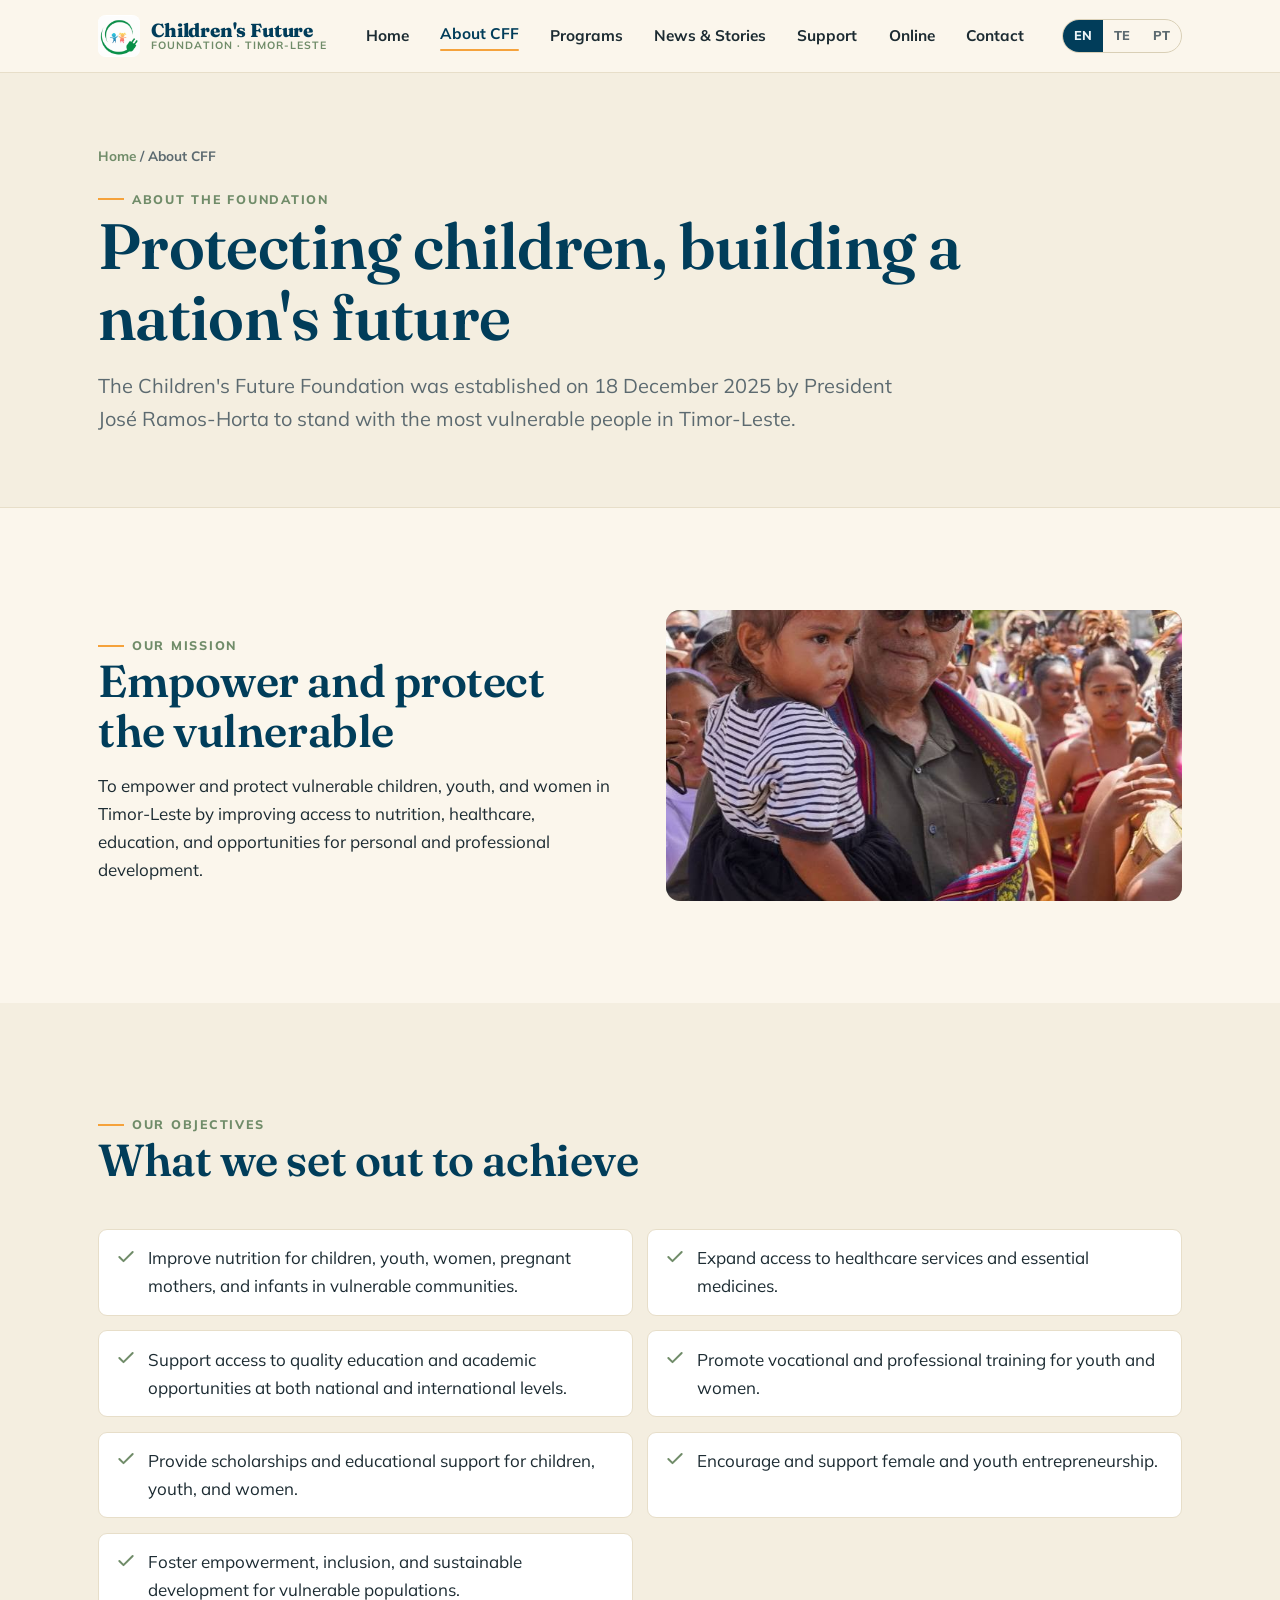
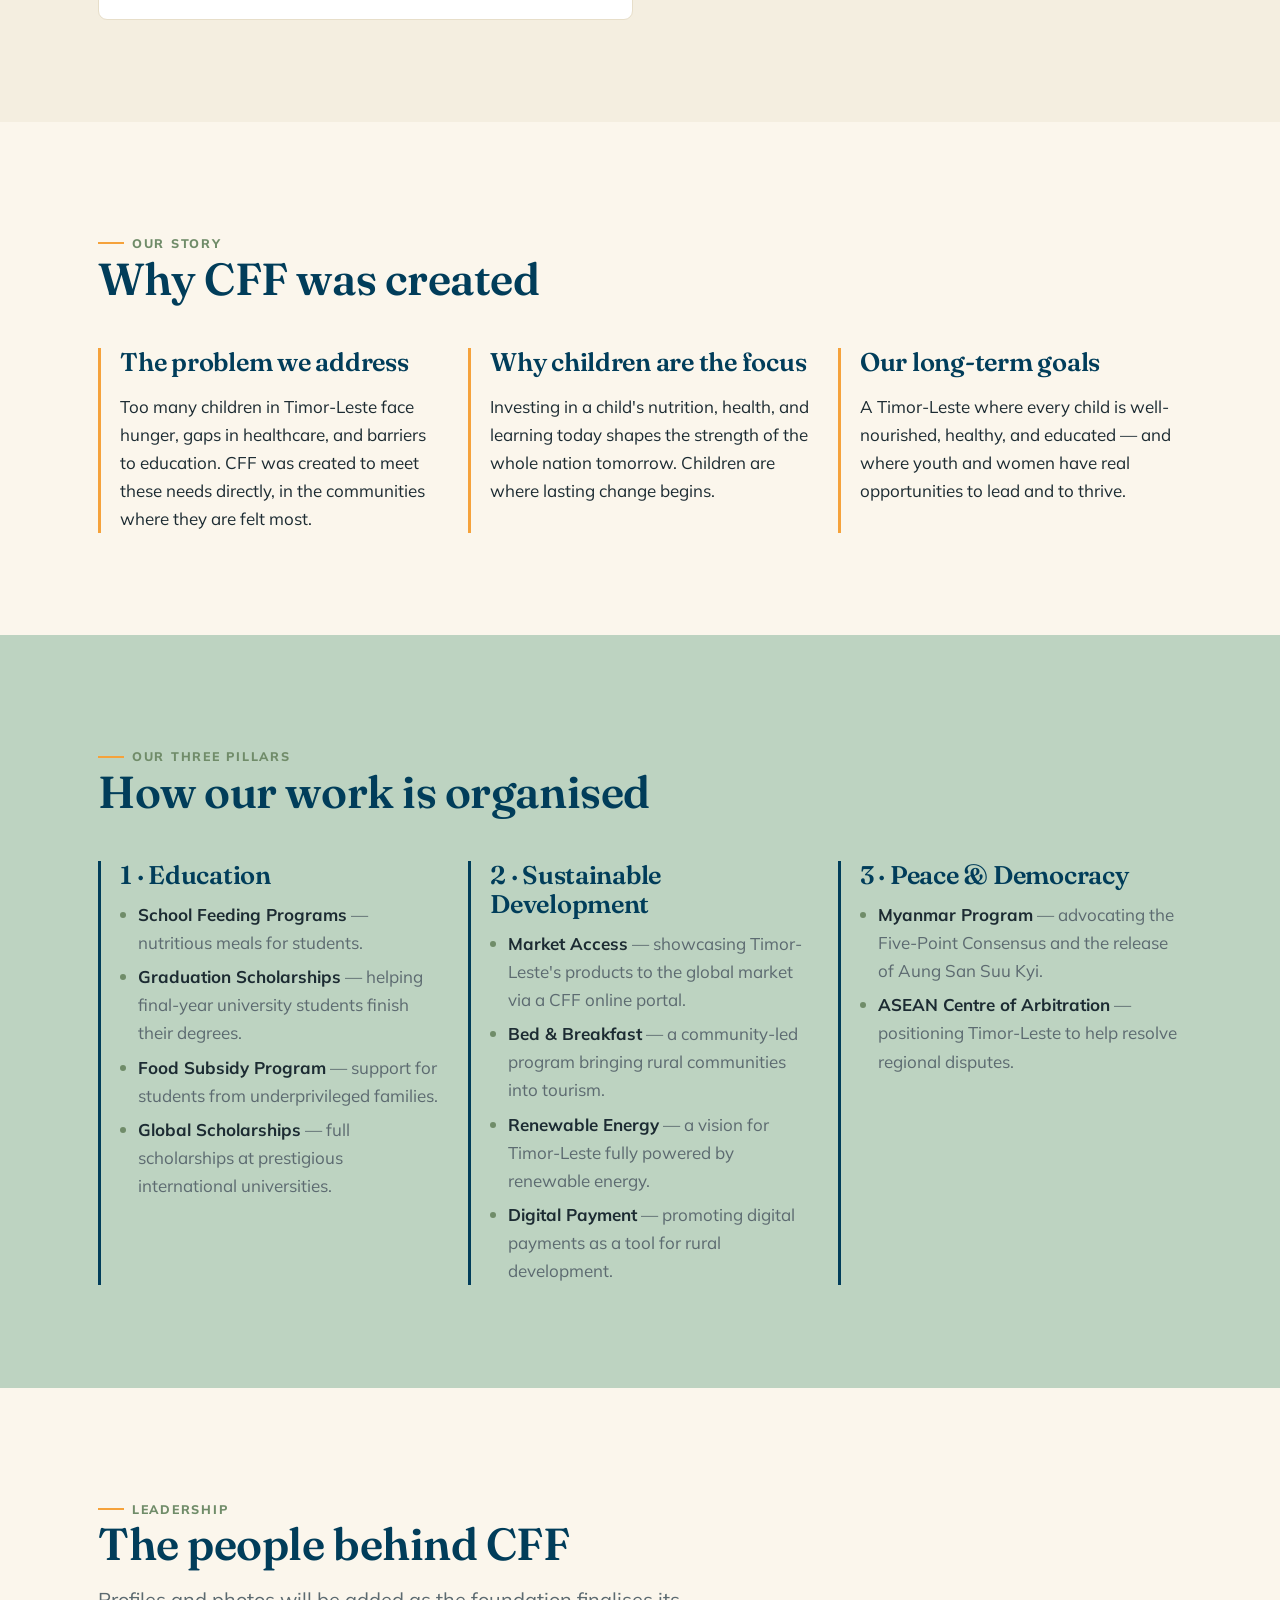
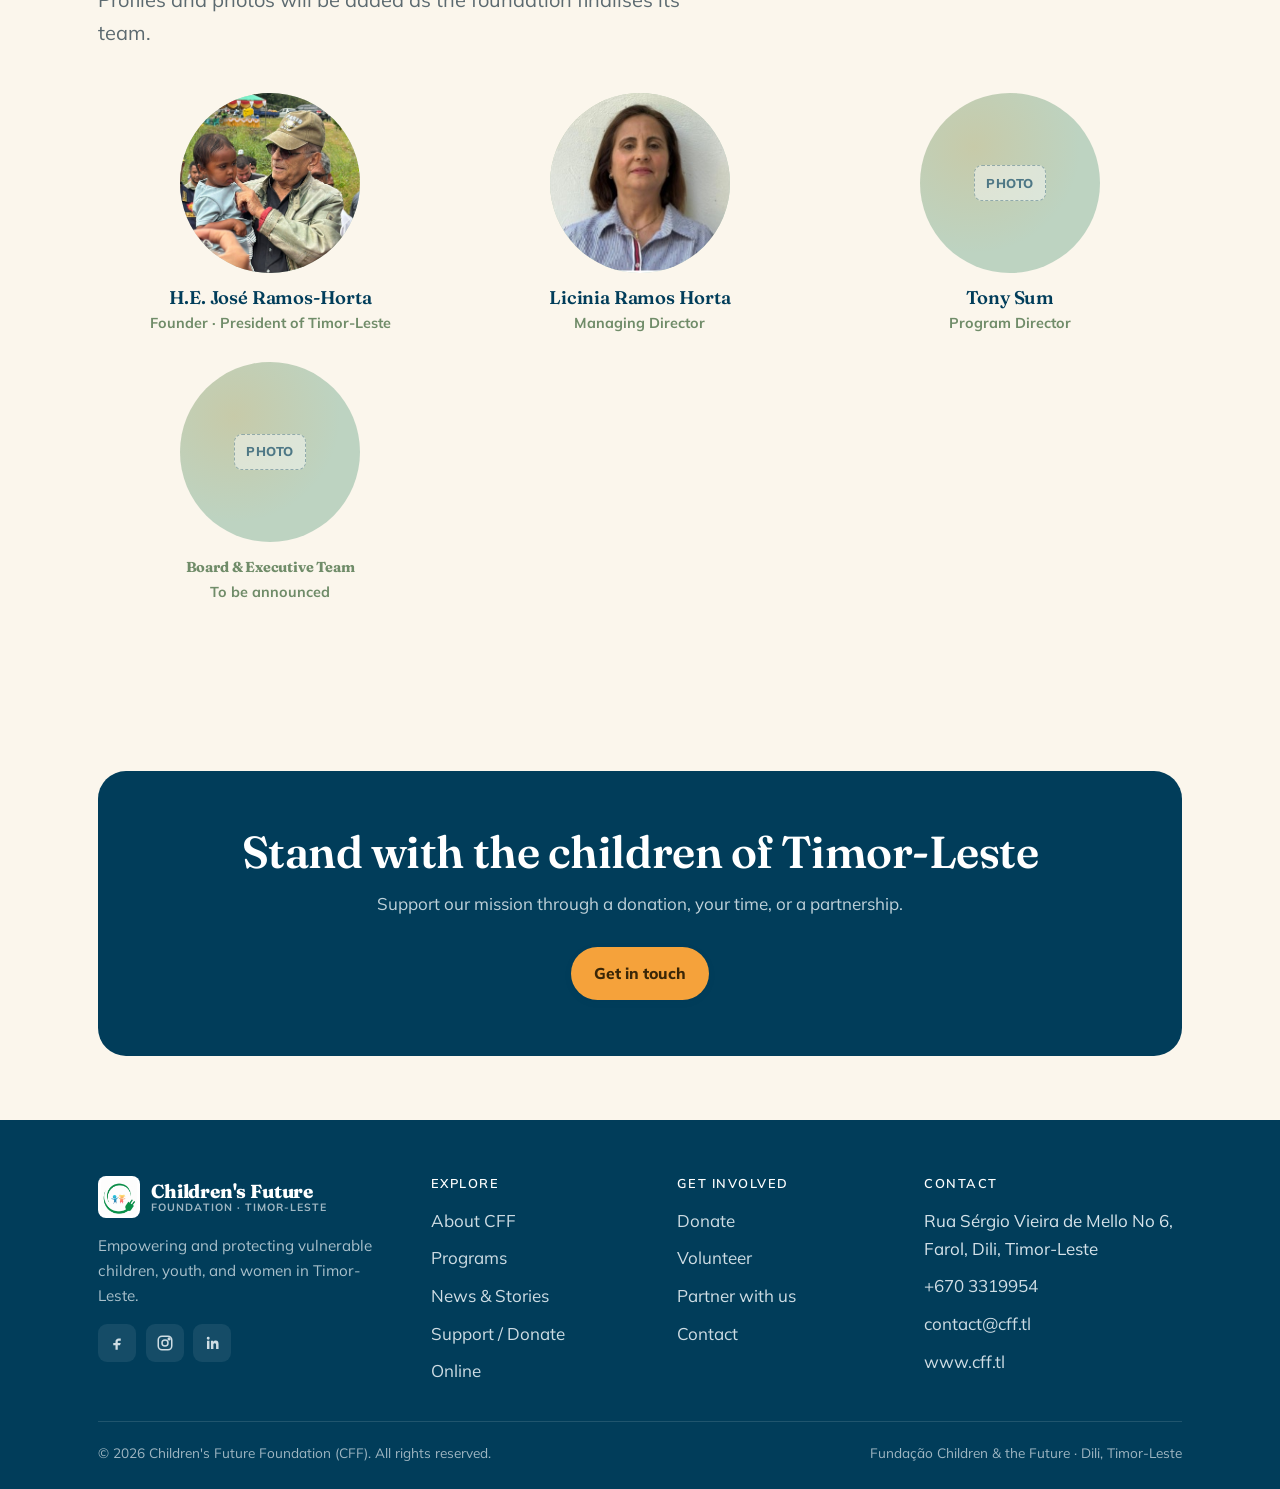
==== about.html @ c36f5c11 "initial commit" ====
<!DOCTYPE html>
<html lang="en">
<head>
  <meta charset="UTF-8" />
  <meta name="viewport" content="width=device-width, initial-scale=1.0" />
  <title>About CFF — Children's Future Foundation</title>
  <meta name="description" content="Why the Children's Future Foundation was created, our mission and objectives, our three strategic pillars, and the people who lead the foundation." />
  <link rel="preconnect" href="https://fonts.googleapis.com" />
  <link rel="preconnect" href="https://fonts.gstatic.com" crossorigin />
  <link href="https://fonts.googleapis.com/css2?family=Fraunces:ital,opsz,wght@0,9..144,400..700;1,9..144,400..600&family=Mulish:wght@400;500;700;800&display=swap" rel="stylesheet" />
  <link rel="stylesheet" href="assets/css/styles.css" />
  <link rel="icon" type="image/jpeg" href="assets/img/Logo.jpeg" />
</head>
<body class="page">
  <a class="skip-link" href="#main"><span data-lang-en>Skip to content</span><span data-lang-tt>Salta ba konteúdu</span><span data-lang-pt>Saltar para o conteúdo</span></a>

  <header class="site-header">
    <div class="wrap">
      <nav class="nav" data-open="false" aria-label="Primary">
        <a class="brand" href="index.html" aria-label="Children's Future Foundation — home">
          <img class="brand__mark" src="assets/img/Logo.jpeg" alt="Children's Future Foundation logo" width="42" height="42" />
          <span class="brand__name">Children's Future<small><span data-lang-en>Foundation · Timor-Leste</span><span data-lang-tt>Fundasaun · Timor-Leste</span><span data-lang-pt>Fundação · Timor-Leste</span></small></span>
        </a>
        <ul class="nav__links">
          <li><a href="index.html"><span data-lang-en>Home</span><span data-lang-tt>Inísiu</span><span data-lang-pt>Início</span></a></li>
          <li><a href="about.html" aria-current="page"><span data-lang-en>About CFF</span><span data-lang-tt>Kona-ba CFF</span><span data-lang-pt>Sobre a CFF</span></a></li>
          <li><a href="programs.html"><span data-lang-en>Programs</span><span data-lang-tt>Programa</span><span data-lang-pt>Programas</span></a></li>
          <li><a href="news.html"><span data-lang-en>News &amp; Stories</span><span data-lang-tt>Notísia &amp; Istória</span><span data-lang-pt>Notícias &amp; Histórias</span></a></li>
          <li><a href="donate.html"><span data-lang-en>Support</span><span data-lang-tt>Apoiu</span><span data-lang-pt>Apoiar</span></a></li>
          <li><a href="online.html"><span data-lang-en>Online</span><span data-lang-tt>Online</span><span data-lang-pt>Online</span></a></li>
          <li><a href="contact.html"><span data-lang-en>Contact</span><span data-lang-tt>Kontaktu</span><span data-lang-pt>Contacto</span></a></li>
          <!-- <li><span href="#" class="label-status">✅ Online</span></li> -->
        </ul>
        <div class="nav__actions">
          <div class="lang" role="group" aria-label="Language / Lian">
            <button type="button" data-lang-btn="en" aria-pressed="true">EN</button>
            <button type="button" data-lang-btn="tet" aria-pressed="false">TE</button>
            <button type="button" data-lang-btn="pt" aria-pressed="false">PT</button>
          </div>
          <button class="nav__toggle" aria-label="Toggle menu" aria-expanded="false">
            <svg viewBox="0 0 24 24" fill="none" stroke="currentColor" stroke-width="2.2" stroke-linecap="round"><path d="M3 6h18M3 12h18M3 18h18"/></svg>
          </button>
        </div>
      </nav>
    </div>
  </header>

  <main id="main">
    <section class="page-hero">
      <div class="wrap">
        <p class="breadcrumb"><a href="index.html"><span data-lang-en>Home</span><span data-lang-tt>Inísiu</span><span data-lang-pt>Início</span></a> / <span data-lang-en>About CFF</span><span data-lang-tt>Kona-ba CFF</span><span data-lang-pt>Sobre a CFF</span></p>
        <span class="eyebrow"><span data-lang-en>About the foundation</span><span data-lang-tt>Kona-ba fundasaun</span><span data-lang-pt>Sobre a fundação</span></span>
        <h1><span data-lang-en>Protecting children, building a nation's future</span><span data-lang-tt>Proteje labarik, harii futuru nasaun nian</span><span data-lang-pt>Proteger as crianças, construir o futuro de uma nação</span></h1>
        <p class="lede mt-1"><span data-lang-en>The Children's Future Foundation was established on 18 December 2025 by President José Ramos-Horta to stand with the most vulnerable people in Timor-Leste.</span><span data-lang-tt>Children's Future Foundation estabelese iha loron 18 Dezembru 2025 husi Prezidente José Ramos-Horta atu hamutuk ho ema vulneravel liu sira iha Timor-Leste.</span><span data-lang-pt>A Children's Future Foundation foi estabelecida a 18 de dezembro de 2025 pelo Presidente José Ramos-Horta para estar ao lado das pessoas mais vulneráveis de Timor-Leste.</span></p>
      </div>
    </section>

    <!-- Mission -->
    <section class="section">
      <div class="wrap split">
        <div class="reveal">
          <span class="eyebrow"><span data-lang-en>Our mission</span><span data-lang-tt>Ami-nia misaun</span><span data-lang-pt>A nossa missão</span></span>
          <h2><span data-lang-en>Empower and protect the vulnerable</span><span data-lang-tt>Fó kbiit no proteje ema vulneravel</span><span data-lang-pt>Capacitar e proteger os mais vulneráveis</span></h2>
          <p class="mt-1"><span data-lang-en>To empower and protect vulnerable children, youth, and women in Timor-Leste by improving access to nutrition, healthcare, education, and opportunities for personal and professional development.</span><span data-lang-tt>Atu fó kbiit no proteje labarik, joven, no feto vulneravel sira iha Timor-Leste liuhusi hadi'a asesu ba nutrisaun, saúde, edukasaun, no oportunidade ba dezenvolvimentu pesoál no profisionál.</span><span data-lang-pt>Capacitar e proteger crianças, jovens e mulheres vulneráveis em Timor-Leste, melhorando o acesso à nutrição, à saúde, à educação e a oportunidades de desenvolvimento pessoal e profissional.</span></p>
        </div>
        <div class="reveal">
          <div class="ph ph--wide" data-label="Children with President Ramos-Horta">
            <img src="assets/img/PHOTOS/CFF%20(4).jpg" alt="The founder holding a child at a community celebration" loading="lazy" />
          </div>
        </div>
      </div>
    </section>

    <!-- Objectives -->
    <section class="section section--cream">
      <div class="wrap">
        <div class="section-head">
          <span class="eyebrow"><span data-lang-en>Our objectives</span><span data-lang-tt>Ami-nia objetivu</span><span data-lang-pt>Os nossos objetivos</span></span>
          <h2><span data-lang-en>What we set out to achieve</span><span data-lang-tt>Saida mak ami hakarak hetan</span><span data-lang-pt>O que nos propomos alcançar</span></h2>
        </div>
        <ul class="checklist grid cols-2">
          <li><svg viewBox="0 0 24 24" fill="none" stroke="currentColor" stroke-width="2.4" stroke-linecap="round" stroke-linejoin="round"><path d="M20 6 9 17l-5-5"/></svg><span data-lang-en>Improve nutrition for children, youth, women, pregnant mothers, and infants in vulnerable communities.</span><span data-lang-tt>Hadi'a nutrisaun ba labarik, joven, feto, inan isin-rua, no bebé sira iha komunidade vulneravel.</span><span data-lang-pt>Melhorar a nutrição de crianças, jovens, mulheres, grávidas e bebés em comunidades vulneráveis.</span></li>
          <li><svg viewBox="0 0 24 24" fill="none" stroke="currentColor" stroke-width="2.4" stroke-linecap="round" stroke-linejoin="round"><path d="M20 6 9 17l-5-5"/></svg><span data-lang-en>Expand access to healthcare services and essential medicines.</span><span data-lang-tt>Haboot asesu ba servisu saúde no aimoruk esensiál.</span><span data-lang-pt>Alargar o acesso a serviços de saúde e a medicamentos essenciais.</span></li>
          <li><svg viewBox="0 0 24 24" fill="none" stroke="currentColor" stroke-width="2.4" stroke-linecap="round" stroke-linejoin="round"><path d="M20 6 9 17l-5-5"/></svg><span data-lang-en>Support access to quality education and academic opportunities at both national and international levels.</span><span data-lang-tt>Apoia asesu ba edukasaun ho kualidade no oportunidade akadémiku iha nivel nasionál no internasionál.</span><span data-lang-pt>Apoiar o acesso a uma educação de qualidade e a oportunidades académicas a nível nacional e internacional.</span></li>
          <li><svg viewBox="0 0 24 24" fill="none" stroke="currentColor" stroke-width="2.4" stroke-linecap="round" stroke-linejoin="round"><path d="M20 6 9 17l-5-5"/></svg><span data-lang-en>Promote vocational and professional training for youth and women.</span><span data-lang-tt>Promove formasaun vokasionál no profisionál ba joven no feto.</span><span data-lang-pt>Promover a formação vocacional e profissional para jovens e mulheres.</span></li>
          <li><svg viewBox="0 0 24 24" fill="none" stroke="currentColor" stroke-width="2.4" stroke-linecap="round" stroke-linejoin="round"><path d="M20 6 9 17l-5-5"/></svg><span data-lang-en>Provide scholarships and educational support for children, youth, and women.</span><span data-lang-tt>Fornese bolsa estudu no apoiu edukasaun ba labarik, joven, no feto.</span><span data-lang-pt>Conceder bolsas de estudo e apoio educativo a crianças, jovens e mulheres.</span></li>
          <li><svg viewBox="0 0 24 24" fill="none" stroke="currentColor" stroke-width="2.4" stroke-linecap="round" stroke-linejoin="round"><path d="M20 6 9 17l-5-5"/></svg><span data-lang-en>Encourage and support female and youth entrepreneurship.</span><span data-lang-tt>Enkoraja no apoia empreendedorizmu feto no joven nian.</span><span data-lang-pt>Incentivar e apoiar o empreendedorismo feminino e juvenil.</span></li>
          <li><svg viewBox="0 0 24 24" fill="none" stroke="currentColor" stroke-width="2.4" stroke-linecap="round" stroke-linejoin="round"><path d="M20 6 9 17l-5-5"/></svg><span data-lang-en>Foster empowerment, inclusion, and sustainable development for vulnerable populations.</span><span data-lang-tt>Hametin kbiit, inkluzaun, no dezenvolvimentu sustentavel ba populasaun vulneravel.</span><span data-lang-pt>Fomentar a capacitação, a inclusão e o desenvolvimento sustentável das populações vulneráveis.</span></li>
        </ul>
      </div>
    </section>

    <!-- Why CFF was created -->
    <section class="section">
      <div class="wrap">
        <div class="section-head">
          <span class="eyebrow"><span data-lang-en>Our story</span><span data-lang-tt>Ami-nia istória</span><span data-lang-pt>A nossa história</span></span>
          <h2><span data-lang-en>Why CFF was created</span><span data-lang-tt>Tanba sá CFF harii</span><span data-lang-pt>Porque a CFF foi criada</span></h2>
        </div>
        <div class="grid cols-3">
          <div class="pillar reveal">
            <h3><span data-lang-en>The problem we address</span><span data-lang-tt>Problema ne'ebé ami hadi'a</span><span data-lang-pt>O problema que enfrentamos</span></h3>
            <p class="mt-1"><span data-lang-en>Too many children in Timor-Leste face hunger, gaps in healthcare, and barriers to education. CFF was created to meet these needs directly, in the communities where they are felt most.</span><span data-lang-tt>Labarik barak iha Timor-Leste hasoru hamlaha, falta saúde, no obstákulu ba edukasaun. CFF harii atu responde nesesidade sira-ne'e diretamente, iha komunidade sira ne'ebé sente liu.</span><span data-lang-pt>Demasiadas crianças em Timor-Leste enfrentam a fome, falhas nos cuidados de saúde e barreiras à educação. A CFF foi criada para responder a estas necessidades de forma direta, nas comunidades onde mais se fazem sentir.</span></p>
          </div>
          <div class="pillar reveal">
            <h3><span data-lang-en>Why children are the focus</span><span data-lang-tt>Tanba sá labarik mak foku</span><span data-lang-pt>Porque as crianças são o foco</span></h3>
            <p class="mt-1"><span data-lang-en>Investing in a child's nutrition, health, and learning today shapes the strength of the whole nation tomorrow. Children are where lasting change begins.</span><span data-lang-tt>Investe iha nutrisaun, saúde, no aprendizajen labarik nian ohin loron forma forsa nasaun tomak nian aban-bainrua. Labarik mak fatin ne'ebé mudansa ne'ebé hela nafatin hahú.</span><span data-lang-pt>Investir hoje na nutrição, na saúde e na aprendizagem de uma criança molda a força de toda a nação amanhã. É nas crianças que começa a mudança duradoura.</span></p>
          </div>
          <div class="pillar reveal">
            <h3><span data-lang-en>Our long-term goals</span><span data-lang-tt>Ami-nia meta naruk</span><span data-lang-pt>Os nossos objetivos de longo prazo</span></h3>
            <p class="mt-1"><span data-lang-en>A Timor-Leste where every child is well-nourished, healthy, and educated — and where youth and women have real opportunities to lead and to thrive.</span><span data-lang-tt>Timor-Leste ida ne'ebé labarik hotu hetan nutrisaun di'ak, saudavel, no edukadu — no ne'ebé joven no feto iha oportunidade loos atu lidera no atu moris di'ak.</span><span data-lang-pt>Um Timor-Leste onde todas as crianças são bem nutridas, saudáveis e educadas — e onde os jovens e as mulheres têm oportunidades reais de liderar e prosperar.</span></p>
          </div>
        </div>
      </div>
    </section>

    <!-- Three pillars -->
    <section class="section section--mint">
      <div class="wrap">
        <div class="section-head">
          <span class="eyebrow"><span data-lang-en>Our three pillars</span><span data-lang-tt>Ami-nia pilár tolu</span><span data-lang-pt>Os nossos três pilares</span></span>
          <h2><span data-lang-en>How our work is organised</span><span data-lang-tt>Oinsá ami-nia servisu organiza</span><span data-lang-pt>Como o nosso trabalho está organizado</span></h2>
        </div>
        <div class="grid cols-3">
          <div class="pillar reveal" style="border-color:var(--midnight)">
            <h3><span data-lang-en>1 · Education</span><span data-lang-tt>1 · Edukasaun</span><span data-lang-pt>1 · Educação</span></h3>
            <ul>
              <li><strong>School Feeding Programs</strong> — <span data-lang-en>nutritious meals for students.</span><span data-lang-tt>etu nutritivu ba estudante sira.</span><span data-lang-pt>refeições nutritivas para os alunos.</span></li>
              <li><strong>Graduation Scholarships</strong> — <span data-lang-en>helping final-year university students finish their degrees.</span><span data-lang-tt>ajuda estudante universidade tinan ikus atu remata sira-nia grau.</span><span data-lang-pt>a ajudar estudantes universitários do último ano a concluir os seus cursos.</span></li>
              <li><strong>Food Subsidy Program</strong> — <span data-lang-en>support for students from underprivileged families.</span><span data-lang-tt>apoiu ba estudante husi família kbiit-laek.</span><span data-lang-pt>apoio a estudantes de famílias desfavorecidas.</span></li>
              <li><strong>Global Scholarships</strong> — <span data-lang-en>full scholarships at prestigious international universities.</span><span data-lang-tt>bolsa tomak iha universidade internasionál prestijiozu.</span><span data-lang-pt>bolsas completas em prestigiadas universidades internacionais.</span></li>
            </ul>
          </div>
          <div class="pillar reveal" style="border-color:var(--midnight)">
            <h3><span data-lang-en>2 · Sustainable Development</span><span data-lang-tt>2 · Dezenvolvimentu Sustentavel</span><span data-lang-pt>2 · Desenvolvimento Sustentável</span></h3>
            <ul>
              <li><strong>Market Access</strong> — <span data-lang-en>showcasing Timor-Leste's products to the global market via a CFF online portal.</span><span data-lang-tt>hatudu produtu Timor-Leste ba merkadu globál liuhusi portál online CFF.</span><span data-lang-pt>a divulgar os produtos de Timor-Leste no mercado global através de um portal online da CFF.</span></li>
              <li><strong>Bed &amp; Breakfast</strong> — <span data-lang-en>a community-led program bringing rural communities into tourism.</span><span data-lang-tt>programa lidera husi komunidade atu lori komunidade rurál ba turizmu.</span><span data-lang-pt>um programa liderado pela comunidade que integra as comunidades rurais no turismo.</span></li>
              <li><strong>Renewable Energy</strong> — <span data-lang-en>a vision for Timor-Leste fully powered by renewable energy.</span><span data-lang-tt>vizaun ba Timor-Leste ne'ebé uza enerjia renovavel tomak.</span><span data-lang-pt>uma visão de um Timor-Leste totalmente alimentado por energia renovável.</span></li>
              <li><strong>Digital Payment</strong> — <span data-lang-en>promoting digital payments as a tool for rural development.</span><span data-lang-tt>promove pagamentu dijitál nu'udar instrumentu ba dezenvolvimentu rurál.</span><span data-lang-pt>a promover os pagamentos digitais como instrumento de desenvolvimento rural.</span></li>
            </ul>
          </div>
          <div class="pillar reveal" style="border-color:var(--midnight)">
            <h3><span data-lang-en>3 · Peace &amp; Democracy</span><span data-lang-tt>3 · Dame &amp; Demokrasia</span><span data-lang-pt>3 · Paz &amp; Democracia</span></h3>
            <ul>
              <li><strong>Myanmar Program</strong> — <span data-lang-en>advocating the Five-Point Consensus and the release of Aung San Suu Kyi.</span><span data-lang-tt>defende Konsensu Pontu-Lima no libertasaun Aung San Suu Kyi.</span><span data-lang-pt>a defender o Consenso de Cinco Pontos e a libertação de Aung San Suu Kyi.</span></li>
              <li><strong>ASEAN Centre of Arbitration</strong> — <span data-lang-en>positioning Timor-Leste to help resolve regional disputes.</span><span data-lang-tt>pozisiona Timor-Leste atu ajuda rezolve disputa rejionál.</span><span data-lang-pt>a posicionar Timor-Leste para ajudar a resolver disputas regionais.</span></li>
            </ul>
          </div>
        </div>
      </div>
    </section>

    <!-- Leadership -->
    <section class="section">
      <div class="wrap">
        <div class="section-head">
          <span class="eyebrow"><span data-lang-en>Leadership</span><span data-lang-tt>Lideransa</span><span data-lang-pt>Liderança</span></span>
          <h2><span data-lang-en>The people behind CFF</span><span data-lang-tt>Ema sira iha CFF nia kotuk</span><span data-lang-pt>As pessoas por trás da CFF</span></h2>
          <p class="lede"><span data-lang-en>Profiles and photos will be added as the foundation finalises its team.</span><span data-lang-tt>Perfíl no foto sei aumenta bainhira fundasaun finaliza nia ekipa.</span><span data-lang-pt>Os perfis e as fotografias serão acrescentados à medida que a fundação finaliza a sua equipa.</span></p>
        </div>
        <div class="grid cols-3">
          <div class="person reveal">
            <div class="ph" data-label="Photo">
              <img src="assets/img/PHOTOS/CFF%20(7).jpg" alt="H.E. José Ramos-Horta with a young child" loading="lazy" />
            </div>
            <h4>H.E. José Ramos-Horta</h4>
            <span><span data-lang-en>Founder · President of Timor-Leste</span><span data-lang-tt>Fundadór · Prezidente Timor-Leste</span><span data-lang-pt>Fundador · Presidente de Timor-Leste</span></span>
          </div>
          <div class="person reveal">
            <div class="ph" data-label="Photo">
              <img src="assets/img/PHOTOS/Picture1.jpg" alt="Licinia Ramos Horta, Managing Director of the Children's Future Foundation" loading="lazy" />
            </div>
            <h4>Licinia Ramos Horta</h4>
            <span><span data-lang-en>Managing Director</span><span data-lang-tt>Diretora Jerál</span><span data-lang-pt>Diretora-Geral</span></span>
          </div>
          <div class="person reveal">
            <div class="ph" data-label="Photo" aria-hidden="true"></div>
            <h4>Tony Sum</h4>
            <span><span data-lang-en>Program Director</span><span data-lang-tt>Diretór Programa</span><span data-lang-pt>Diretor de Programas</span></span>
          </div>
          <div class="person reveal">
            <div class="ph" data-label="Photo" aria-hidden="true"></div>
            <h4><span data-lang-en>Board &amp; Executive Team</span><span data-lang-tt>Konsellu &amp; Ekipa Ezekutivu</span><span data-lang-pt>Conselho &amp; Equipa Executiva</span></h4>
            <span><span data-lang-en>To be announced</span><span data-lang-tt>Sei anunsia</span><span data-lang-pt>A anunciar</span></span>
          </div>
        </div>
      </div>
    </section>

    <section class="section--tight">
      <div class="wrap">
        <div class="cta-banner reveal">
          <h2><span data-lang-en>Stand with the children of Timor-Leste</span><span data-lang-tt>Hamutuk ho labarik Timor-Leste</span><span data-lang-pt>Esteja ao lado das crianças de Timor-Leste</span></h2>
          <p><span data-lang-en>Support our mission through a donation, your time, or a partnership.</span><span data-lang-tt>Apoia ami-nia misaun liuhusi doasaun, ita-nia tempu, ka parseria.</span><span data-lang-pt>Apoie a nossa missão através de um donativo, do seu tempo ou de uma parceria.</span></p>
          <div class="hero__cta">
            <a class="btn btn--primary" href="contact.html"><span data-lang-en>Get in touch</span><span data-lang-tt>Kontaktu ami</span><span data-lang-pt>Entrar em contacto</span></a>
          </div>
        </div>
      </div>
    </section>
  </main>

  <footer class="site-footer">
    <div class="wrap">
      <div class="footer__grid">
        <div class="footer__brand">
          <a class="brand" href="index.html">
            <img class="brand__mark brand__mark--footer" src="assets/img/Logo.jpeg" alt="Children's Future Foundation logo" width="42" height="42" />
            <span class="brand__name">Children's Future<small style="color:#9fb6c2"><span data-lang-en>Foundation · Timor-Leste</span><span data-lang-tt>Fundasaun · Timor-Leste</span><span data-lang-pt>Fundação · Timor-Leste</span></small></span>
          </a>
          <p><span data-lang-en>Empowering and protecting vulnerable children, youth, and women in Timor-Leste.</span><span data-lang-tt>Fó kbiit no proteje labarik, joven, no feto vulneravel sira iha Timor-Leste.</span><span data-lang-pt>Capacitar e proteger crianças, jovens e mulheres vulneráveis em Timor-Leste.</span></p>
          <div class="social">
            <a href="https://www.facebook.com/share/1XjT3q9A2Z/?mibextid=wwXIfr" target="_blank" rel="noopener" aria-label="Facebook"><svg viewBox="0 0 24 24" fill="currentColor"><path d="M14 9h3V6h-3c-2.2 0-4 1.8-4 4v2H7v3h3v6h3v-6h3l1-3h-4v-2c0-.6.4-1 1-1Z"/></svg></a>
            <a href="#" aria-label="Instagram"><svg viewBox="0 0 24 24" fill="none" stroke="currentColor" stroke-width="2"><rect x="3" y="3" width="18" height="18" rx="5"/><circle cx="12" cy="12" r="4"/><circle cx="17.5" cy="6.5" r="1.2" fill="currentColor"/></svg></a>
            <a href="#" aria-label="LinkedIn"><svg viewBox="0 0 24 24" fill="currentColor"><path d="M6.94 7.5a1.94 1.94 0 1 1 0-3.88 1.94 1.94 0 0 1 0 3.88ZM5.3 9h3.3v11H5.3V9Zm5.2 0h3.16v1.5h.05c.44-.83 1.5-1.7 3.1-1.7 3.3 0 3.9 2.17 3.9 5V20h-3.3v-4.9c0-1.17 0-2.67-1.63-2.67-1.63 0-1.88 1.27-1.88 2.58V20h-3.3V9Z"/></svg></a>
          </div>
        </div>
        <div><h4><span data-lang-en>Explore</span><span data-lang-tt>Esplora</span><span data-lang-pt>Explorar</span></h4><ul class="footer__links">
          <li><a href="about.html"><span data-lang-en>About CFF</span><span data-lang-tt>Kona-ba CFF</span><span data-lang-pt>Sobre a CFF</span></a></li><li><a href="programs.html"><span data-lang-en>Programs</span><span data-lang-tt>Programa</span><span data-lang-pt>Programas</span></a></li>
          <li><a href="news.html"><span data-lang-en>News &amp; Stories</span><span data-lang-tt>Notísia &amp; Istória</span><span data-lang-pt>Notícias &amp; Histórias</span></a></li><li><a href="donate.html"><span data-lang-en>Support / Donate</span><span data-lang-tt>Apoiu / Doasaun</span><span data-lang-pt>Apoiar / Doar</span></a></li>
          <li><a href="online.html"><span data-lang-en>Online</span><span data-lang-tt>Online</span><span data-lang-pt>Online</span></a></li>
        </ul></div>
        <div><h4><span data-lang-en>Get involved</span><span data-lang-tt>Partisipa</span><span data-lang-pt>Participar</span></h4><ul class="footer__links">
          <li><a href="donate.html"><span data-lang-en>Donate</span><span data-lang-tt>Doa</span><span data-lang-pt>Doar</span></a></li><li><a href="volunteer.html"><span data-lang-en>Volunteer</span><span data-lang-tt>Voluntáriu</span><span data-lang-pt>Voluntariado</span></a></li>
          <li><a href="partner.html"><span data-lang-en>Partner with us</span><span data-lang-tt>Sai parseiru ho ami</span><span data-lang-pt>Seja nosso parceiro</span></a></li><li><a href="contact.html"><span data-lang-en>Contact</span><span data-lang-tt>Kontaktu</span><span data-lang-pt>Contacto</span></a></li>
        </ul></div>
        <div><h4><span data-lang-en>Contact</span><span data-lang-tt>Kontaktu</span><span data-lang-pt>Contacto</span></h4><ul class="footer__links">
          <li>Rua Sérgio Vieira de Mello No 6,<br>Farol, Dili, Timor-Leste</li>
          <li><a href="tel:+6703319954">+670 3319954</a></li>
          <li><a href="mailto:contact@cff.tl">contact@cff.tl</a></li>
          <li><a href="https://www.cff.tl">www.cff.tl</a></li>
        </ul></div>
      </div>
      <div class="footer__bottom">
        <span>© <span data-year>2026</span> Children's Future Foundation (CFF). <span data-lang-en>All rights reserved.</span><span data-lang-tt>Direitu hotu rezervadu.</span><span data-lang-pt>Todos os direitos reservados.</span></span>
        <span>Fundação Children &amp; the Future · Dili, Timor-Leste</span>
      </div>
    </div>
  </footer>

  <script src="assets/js/main.js"></script>
</body>
</html>
---- assets/css/styles.css ----
/* =========================================================================
   Children's Future Foundation (CFF) — Design System
   Direction: warm humanitarian editorial. Brand palette from brief.
   ========================================================================= */

/* ---- Design tokens ---------------------------------------------------- */
:root {
  /* Brand (from brief) */
  --midnight:  #013D5A;
  --lionsmane: #FCF3E3;
  --celeste:   #BDD3C1;
  --herb:      #708C69;
  --marigold:  #F5A23B;

  /* Semantic — named by purpose */
  --bg:         #FBF6EC;  /* warm cream page background */
  --surface:    #FFFFFF;
  --surface-2:  #F4EEE0;  /* sunken cream */
  --fg:         #1C2B32;  /* body text (dark slate-navy) */
  --ink:        #013D5A;  /* display headings = midnight */
  --muted:      #5C6A70;  /* secondary text */
  --border:     #E7DEC9;  /* warm hairline */
  --border-2:   #D9CFB6;

  --primary:        #013D5A;  /* midnight */
  --primary-press:  #012C42;
  --accent:         #F5A23B;  /* marigold — the single accent */
  --accent-press:   #DD8A1F;
  --green:          #708C69;  /* herb */
  --green-soft:     #BDD3C1;  /* celeste */

  /* Type */
  --font-display: "Fraunces", Georgia, "Times New Roman", serif;
  --font-body: "Mulish", system-ui, -apple-system, Segoe UI, Roboto, sans-serif;

  /* Scale & rhythm */
  --maxw: 1180px;
  --gut: clamp(1.25rem, 4vw, 3rem);
  --radius: 14px;
  --radius-sm: 9px;
  --shadow-sm: 0 1px 2px rgba(1, 61, 90, .06), 0 2px 8px rgba(1, 61, 90, .05);
  --shadow-md: 0 10px 30px rgba(1, 61, 90, .10);
  --ease: cubic-bezier(.2, .7, .3, 1);
}

/* ---- Reset / base ----------------------------------------------------- */
*, *::before, *::after { box-sizing: border-box; }
* { margin: 0; }
html { scroll-behavior: smooth; -webkit-text-size-adjust: 100%; }
body {
  font-family: var(--font-body);
  color: var(--fg);
  background: var(--bg);
  line-height: 1.65;
  font-size: 1.0625rem;
  -webkit-font-smoothing: antialiased;
  text-rendering: optimizeLegibility;
}
img, svg { display: block; max-width: 100%; }
a { color: inherit; }
ul { list-style: none; padding: 0; }
button { font: inherit; cursor: pointer; }
:focus-visible { outline: 3px solid var(--marigold); outline-offset: 2px; border-radius: 4px; }

/* ---- Typography ------------------------------------------------------- */
h1, h2, h3, h4 { font-family: var(--font-display); color: var(--ink); line-height: 1.12; font-weight: 600; letter-spacing: -.01em; }
h1 { font-size: clamp(2.4rem, 6vw, 4rem); font-weight: 600; }
h2 { font-size: clamp(1.8rem, 4vw, 2.8rem); }
h3 { font-size: clamp(1.25rem, 2.2vw, 1.6rem); }
h4 { font-size: 1.15rem; }
p { max-width: 68ch; }

.eyebrow {
  font-family: var(--font-body);
  font-weight: 800;
  font-size: .78rem;
  letter-spacing: .14em;
  text-transform: uppercase;
  color: var(--herb);
  display: inline-flex;
  align-items: center;
  gap: .5rem;
}
.eyebrow::before { content: ""; width: 26px; height: 2px; background: var(--accent); display: inline-block; }
.lede { font-size: clamp(1.05rem, 1.6vw, 1.25rem); color: var(--muted); }

/* ---- Layout ----------------------------------------------------------- */
.wrap { width: 100%; max-width: var(--maxw); margin-inline: auto; padding-inline: var(--gut); }
.section { padding-block: clamp(3.5rem, 8vw, 6.5rem); }
.section--tight { padding-block: clamp(2.5rem, 5vw, 4rem); }
.section--cream { background: var(--surface-2); }
.section--mint { background: var(--green-soft); }
.section-head { max-width: 60ch; margin-bottom: clamp(1.75rem, 4vw, 2.75rem); }
.section-head .lede { margin-top: .85rem; }
.center { text-align: center; margin-inline: auto; }
.grid { display: grid; gap: clamp(1rem, 2.5vw, 1.6rem); }
.cols-2 { grid-template-columns: repeat(2, 1fr); }
.cols-3 { grid-template-columns: repeat(3, 1fr); }
.cols-4 { grid-template-columns: repeat(4, 1fr); }
@media (max-width: 900px) { .cols-3, .cols-4 { grid-template-columns: repeat(2, 1fr); } }
@media (max-width: 620px) { .cols-2, .cols-3, .cols-4 { grid-template-columns: 1fr; } }

/* ---- Buttons ---------------------------------------------------------- */
.btn {
  display: inline-flex; align-items: center; gap: .55rem;
  padding: .8rem 1.4rem; border-radius: 999px; border: 1.5px solid transparent;
  font-weight: 800; font-size: .98rem; text-decoration: none;
  transition: transform .15s var(--ease), background-color .2s, box-shadow .2s, border-color .2s;
}
.btn:active { transform: translateY(1px); }
.btn--primary { background: var(--accent); color: #3a2607; box-shadow: var(--shadow-sm); }
.btn--primary:hover { background: var(--accent-press); transform: translateY(-2px); box-shadow: var(--shadow-md); }
.btn--dark { background: var(--primary); color: #eaf3f7; }
.btn--dark:hover { background: var(--primary-press); transform: translateY(-2px); }
.btn--ghost { background: transparent; color: var(--ink); border-color: var(--border-2); }
.btn--ghost:hover { border-color: var(--ink); background: var(--surface); }
.btn .ic { width: 18px; height: 18px; }

/* ---- Header / nav ----------------------------------------------------- */
.site-header {
  position: sticky; top: 0; z-index: 50;
  background: color-mix(in srgb, var(--bg) 88%, transparent);
  backdrop-filter: blur(10px);
  border-bottom: 1px solid var(--border);
}
.nav { display: flex; align-items: center; justify-content: space-between; gap: 0.5rem; min-height: 72px; }
.brand { display: flex; align-items: center; gap: .7rem; text-decoration: none; color: var(--ink); font-weight: 800; }
.brand__mark { width: 42px; height: 42px; flex: none; }
/* Logo ảnh thật: giữ tỷ lệ, nền trắng bo tròn nhẹ để hợp cả 2 nền */
img.brand__mark { object-fit: contain; border-radius: 8px; background: #fff; }
.brand__mark--footer { padding: 3px; }
.brand__name { font-family: var(--font-display); font-size: 1.18rem; line-height: 1.05; letter-spacing: -.01em; }
.brand__name small { display: block; font-family: var(--font-body); font-weight: 700; font-size: .66rem; letter-spacing: .1em; text-transform: uppercase; color: var(--herb); }

.nav__links { display: flex; align-items: center; gap: .35rem; }
.nav__links li { display: flex;} /* solve overlapping active link */
.nav__links a {
  text-decoration: none; color: var(--fg); font-weight: 700; font-size: .96rem;
  padding: .5rem .8rem; border-radius: 8px; transition: background-color .2s, color .2s;
}
.nav__links a:hover { background: var(--surface-2); color: var(--ink); }
.nav__links a[aria-current="page"] { color: var(--ink); }
.nav__links a[aria-current="page"]::after { content: ""; display: block; height: 2px; background: var(--accent); margin-top: 3px; border-radius: 2px; }

.nav__actions { display: flex; align-items: center; gap: .6rem; }

/* Language switcher */
.lang { display: inline-flex; border: 1.5px solid var(--border-2); border-radius: 999px; overflow: hidden; }
.lang button { background: transparent; border: 0; padding: .35rem .7rem; font-weight: 800; font-size: .8rem; color: var(--muted); }
.lang button[aria-pressed="true"] { background: var(--primary); color: #eaf3f7; }

/* Mobile nav */
.nav__toggle { display: none; background: var(--surface); border: 1.5px solid var(--border-2); border-radius: 10px; width: 44px; height: 44px; align-items: center; justify-content: center; }
.nav__toggle svg { width: 22px; height: 22px; }
@media (max-width: 940px) {
  .nav__toggle { display: inline-flex; }
  .nav__links {
    position: fixed; inset: 72px 0 auto 0; flex-direction: column; align-items: stretch;
    background: var(--bg); border-bottom: 1px solid var(--border); padding: 1rem var(--gut) 1.5rem;
    gap: .15rem; transform: translateY(-12px); opacity: 0; pointer-events: none; transition: .2s var(--ease);
  }
  .nav[data-open="true"] .nav__links { transform: none; opacity: 1; pointer-events: auto; }
  .nav__links a { padding: .8rem .6rem; font-size: 1.05rem; border-bottom: 1px solid var(--border); }
  .nav__links a[aria-current="page"]::after { display: none; }
  .desktop-only { display: none; }
}

.label-status {
  font-size: .7rem;
  background-color: #eee;
  padding: 0.1rem;
  border-radius: 8px;
  font-weight: 700;
}

/* ---- Image placeholders (no external CDNs) ---------------------------- */
.ph {
  position: relative; background: var(--green-soft);
  background-image:
    linear-gradient(135deg, rgba(1,61,90,.08) 0 2px, transparent 2px),
    radial-gradient(circle at 30% 30%, rgba(245,162,59,.18), transparent 60%);
  border-radius: var(--radius); overflow: hidden; display: grid; place-items: center;
  color: var(--midnight); aspect-ratio: 4 / 3;
}
.ph::after {
  content: attr(data-label); font-size: .8rem; font-weight: 800; letter-spacing: .04em;
  text-transform: uppercase; color: color-mix(in srgb, var(--midnight) 65%, transparent);
  padding: .4rem .7rem; border: 1.5px dashed color-mix(in srgb, var(--midnight) 35%, transparent);
  border-radius: 8px; background: rgba(255,255,255,.45); text-align: center; max-width: 80%;
}
.ph--tall { aspect-ratio: 3 / 4; }
.ph--wide { aspect-ratio: 16 / 9; }
.ph--hero { aspect-ratio: auto; height: 100%; min-height: 320px; border-radius: var(--radius); }

/* Ảnh thật đặt bên trong placeholder .ph */
.ph > img { position: absolute; inset: 0; width: 100%; height: 100%; object-fit: cover; }
.ph:has(> img)::after { display: none; } /* ẩn nhãn khi đã có ảnh */


/* ---- Hero ------------------------------------------------------------- */
.hero { position: relative; overflow: hidden; }
.hero__grid { display: grid; grid-template-columns: 1.05fr .95fr; gap: clamp(1.5rem, 4vw, 3.5rem); align-items: center; padding-block: clamp(2.5rem, 6vw, 5rem); }
@media (max-width: 880px) { .hero__grid { grid-template-columns: 1fr; } }
.hero h1 { margin: 1rem 0 1.1rem; }
.hero h1 em { font-style: italic; color: var(--accent); }
.hero__cta { display: flex; flex-wrap: wrap; gap: .8rem; margin-top: 1.8rem; }
.hero__media { display: grid; grid-template-columns: 1fr 1fr; grid-template-rows: 1fr 1fr; gap: .8rem; height: clamp(360px, 48vw, 480px); }
.hero__media .ph:first-child { grid-row: span 2; }
.hero__stats { display: flex; gap: clamp(1rem,3vw,2.5rem); flex-wrap: wrap; margin-top: 2.4rem; padding-top: 1.6rem; border-top: 1px solid var(--border); }
.stat__num { font-family: var(--font-display); font-size: clamp(1.6rem, 3vw, 2.2rem); color: var(--ink); line-height: 1; }
.stat__label { font-size: .85rem; color: var(--muted); font-weight: 700; }

/* ---- Cards ------------------------------------------------------------ */
.card {
  background: var(--surface); border: 1px solid var(--border); border-radius: var(--radius);
  overflow: hidden; display: flex; flex-direction: column;
  transition: transform .2s var(--ease), box-shadow .2s, border-color .2s;
}
.card:hover { transform: translateY(-4px); box-shadow: var(--shadow-md); border-color: var(--border-2); }
.card .ph { border-radius: 0; }
.card__body { padding: 1.3rem 1.35rem 1.5rem; display: flex; flex-direction: column; gap: .6rem; flex: 1; }
.card__tag { font-size: .72rem; font-weight: 800; letter-spacing: .1em; text-transform: uppercase; color: var(--herb); }
.card__link { margin-top: auto; font-weight: 800; color: var(--ink); text-decoration: none; display: inline-flex; align-items: center; gap: .4rem; }
.card__link:hover { color: var(--accent-press); }
.card__link .ic { width: 16px; height: 16px; transition: transform .2s var(--ease); }
.card__link:hover .ic { transform: translateX(3px); }

/* Program card with icon header */
.pcard { background: var(--surface); border: 1px solid var(--border); border-radius: var(--radius); padding: 1.6rem; transition: transform .2s var(--ease), box-shadow .2s; }
.pcard:hover { transform: translateY(-4px); box-shadow: var(--shadow-md); }
.pcard__icon { width: 52px; height: 52px; border-radius: 13px; display: grid; place-items: center; background: var(--green-soft); color: var(--midnight); margin-bottom: 1rem; }
.pcard__icon svg { width: 26px; height: 26px; }
.pcard ul { display: flex; flex-direction: column; gap: .5rem; margin-top: .9rem; }
.pcard li { display: flex; gap: .55rem; align-items: flex-start; color: var(--fg); font-size: .98rem; }
.pcard li svg { width: 18px; height: 18px; color: var(--herb); flex: none; margin-top: .2rem; }

/* Get involved / action tiles */
.action { display: block; text-decoration: none; color: var(--surface); border-radius: var(--radius); padding: 1.8rem; position: relative; overflow: hidden; min-height: 180px; transition: transform .2s var(--ease), box-shadow .2s; }
.action:hover { transform: translateY(-4px); box-shadow: var(--shadow-md); }
.action h3 { color: inherit; }
.action p { color: rgba(255,255,255,.88); font-size: .95rem; margin-top: .35rem; }
.action__go { margin-top: 1.1rem; font-weight: 800; display: inline-flex; gap: .4rem; align-items: center; }
.action--donate { background: var(--accent); color: #3a2607; }
.action--donate p, .action--donate .action__go { color: #4a3208; }
.action--volunteer { background: var(--herb); }
.action--partner { background: var(--midnight); }

/* Objectives / checklist */
.checklist { display: grid; gap: .9rem; }
.checklist li { display: flex; gap: .75rem; align-items: flex-start; background: var(--surface); border: 1px solid var(--border); border-radius: var(--radius-sm); padding: .9rem 1.05rem; }
.checklist svg { width: 20px; height: 20px; color: var(--herb); flex: none; margin-top: .15rem; }

/* Pillars (strategic) */
.pillar { border-left: 3px solid var(--accent); padding-left: 1.2rem; }
.pillar h3 { color: var(--ink); }
.pillar ul { margin-top: .7rem; display: grid; gap: .4rem; }
.pillar li { color: var(--muted); position: relative; padding-left: 1.1rem; }
.pillar li::before { content: ""; position: absolute; left: 0; top: .65em; width: 6px; height: 6px; border-radius: 50%; background: var(--herb); }
.pillar li strong { color: var(--fg); }

/* Split feature (story / mission) */
.split { display: grid; grid-template-columns: 1fr 1fr; gap: clamp(1.5rem, 4vw, 3.5rem); align-items: center; }
.split--reverse > :first-child { order: 2; }
@media (max-width: 820px) { .split, .split--reverse { grid-template-columns: 1fr; } .split--reverse > :first-child { order: 0; } }

/* People / leadership */
.person { text-align: center; }
.person .ph { aspect-ratio: 1; border-radius: 50%; max-width: 180px; margin: 0 auto .9rem; }
.person h4 { color: var(--ink); }
.person span { color: var(--herb); font-weight: 700; font-size: .9rem; }

/* CTA banner */
.cta-banner { background: var(--midnight); color: #eaf3f7; border-radius: clamp(var(--radius), 3vw, 28px); padding: clamp(2rem, 5vw, 3.5rem); text-align: center; }
.cta-banner h2 { color: #fff; }
.cta-banner p { color: rgba(234,243,247,.82); margin: .8rem auto 1.6rem; }
.cta-banner .hero__cta { justify-content: center; }

/* Contact */
.info-row { display: flex; gap: .9rem; align-items: flex-start; padding: 1rem 0; border-bottom: 1px solid var(--border); }
.info-row svg { width: 22px; height: 22px; color: var(--herb); flex: none; margin-top: .15rem; }
.info-row a { color: var(--ink); }
.field { display: flex; flex-direction: column; gap: .4rem; margin-bottom: 1rem; }
.field label { font-weight: 800; font-size: .85rem; color: var(--ink); }
.field input, .field textarea {
  font: inherit; padding: .75rem .9rem; border: 1.5px solid var(--border-2); border-radius: var(--radius-sm);
  background: var(--surface); color: var(--fg); transition: border-color .2s, box-shadow .2s;
}
.field input:focus, .field textarea:focus { outline: none; border-color: var(--accent); box-shadow: 0 0 0 3px rgba(245,162,59,.2); }
.donate-methods { display: grid; gap: 1rem; }
.method { background: var(--surface); border: 1px solid var(--border); border-radius: var(--radius); padding: 1.3rem 1.4rem; }
.method h4 { color: var(--ink); margin-bottom: .3rem; }
.note { font-size: .85rem; color: var(--muted); font-style: italic; }

/* Page hero (inner pages) */
.page-hero { background: var(--surface-2); border-bottom: 1px solid var(--border); }
.page-hero .wrap { padding-block: clamp(2.5rem, 6vw, 4.5rem); }
.breadcrumb { font-size: .85rem; color: var(--muted); font-weight: 700; margin-bottom: .8rem; }
.breadcrumb a { text-decoration: none; color: var(--herb); }

/* ---- Footer ----------------------------------------------------------- */
.site-footer { background: var(--midnight); color: #d6e3ea; padding-block: clamp(2.5rem, 5vw, 3.5rem) 1.5rem; margin-top: auto; }
.footer__grid { display: grid; grid-template-columns: 1.4fr 1fr 1fr 1.2fr; gap: 2rem; }
@media (max-width: 820px) { .footer__grid { grid-template-columns: 1fr 1fr; } }
@media (max-width: 520px) { .footer__grid { grid-template-columns: 1fr; } }
.site-footer h4 { color: #fff; font-family: var(--font-body); font-size: .8rem; letter-spacing: .12em; text-transform: uppercase; margin-bottom: 1rem; }
.site-footer a { color: #cfdde4; text-decoration: none; }
.site-footer a:hover { color: var(--marigold); }
.footer__links { display: grid; gap: .6rem; }
.footer__brand .brand__name { color: #fff; }
.footer__brand p { color: #a9c0cb; font-size: .95rem; margin-top: .9rem; }
.social { display: flex; gap: .6rem; margin-top: 1rem; }
.social a { width: 38px; height: 38px; border-radius: 9px; background: rgba(255,255,255,.08); display: grid; place-items: center; }
.social a:hover { background: var(--accent); color: var(--midnight); }
.social svg { width: 18px; height: 18px; }
.footer__bottom { border-top: 1px solid rgba(255,255,255,.12); margin-top: 2.2rem; padding-top: 1.3rem; display: flex; justify-content: space-between; gap: 1rem; flex-wrap: wrap; font-size: .85rem; color: #9fb6c2; }

/* ---- Helpers ---------------------------------------------------------- */
.page { min-height: 100vh; display: flex; flex-direction: column; }
.mt-1 { margin-top: 1rem; } .mt-2 { margin-top: 2rem; }
.skip-link { position: absolute; left: -999px; top: 0; background: var(--midnight); color: #fff; padding: .7rem 1rem; border-radius: 0 0 8px 0; z-index: 100; }
.skip-link:focus { left: 0; }

/* Reveal on scroll */
.reveal { opacity: 0; transform: translateY(18px); transition: opacity .6s var(--ease), transform .6s var(--ease); }
.reveal.is-in { opacity: 1; transform: none; }
@media (prefers-reduced-motion: reduce) {
  * { animation: none !important; transition: none !important; scroll-behavior: auto !important; }
  .reveal { opacity: 1; transform: none; }
}

/* Language visibility (default EN) */
[data-lang-tt] { display: none; }
[data-lang-pt] { display: none; }
html[lang="tet"] [data-lang-en] { display: none; }
html[lang="tet"] [data-lang-tt] { display: revert; }
html[lang="pt"] [data-lang-en] { display: none; }
html[lang="pt"] [data-lang-pt] { display: revert; }
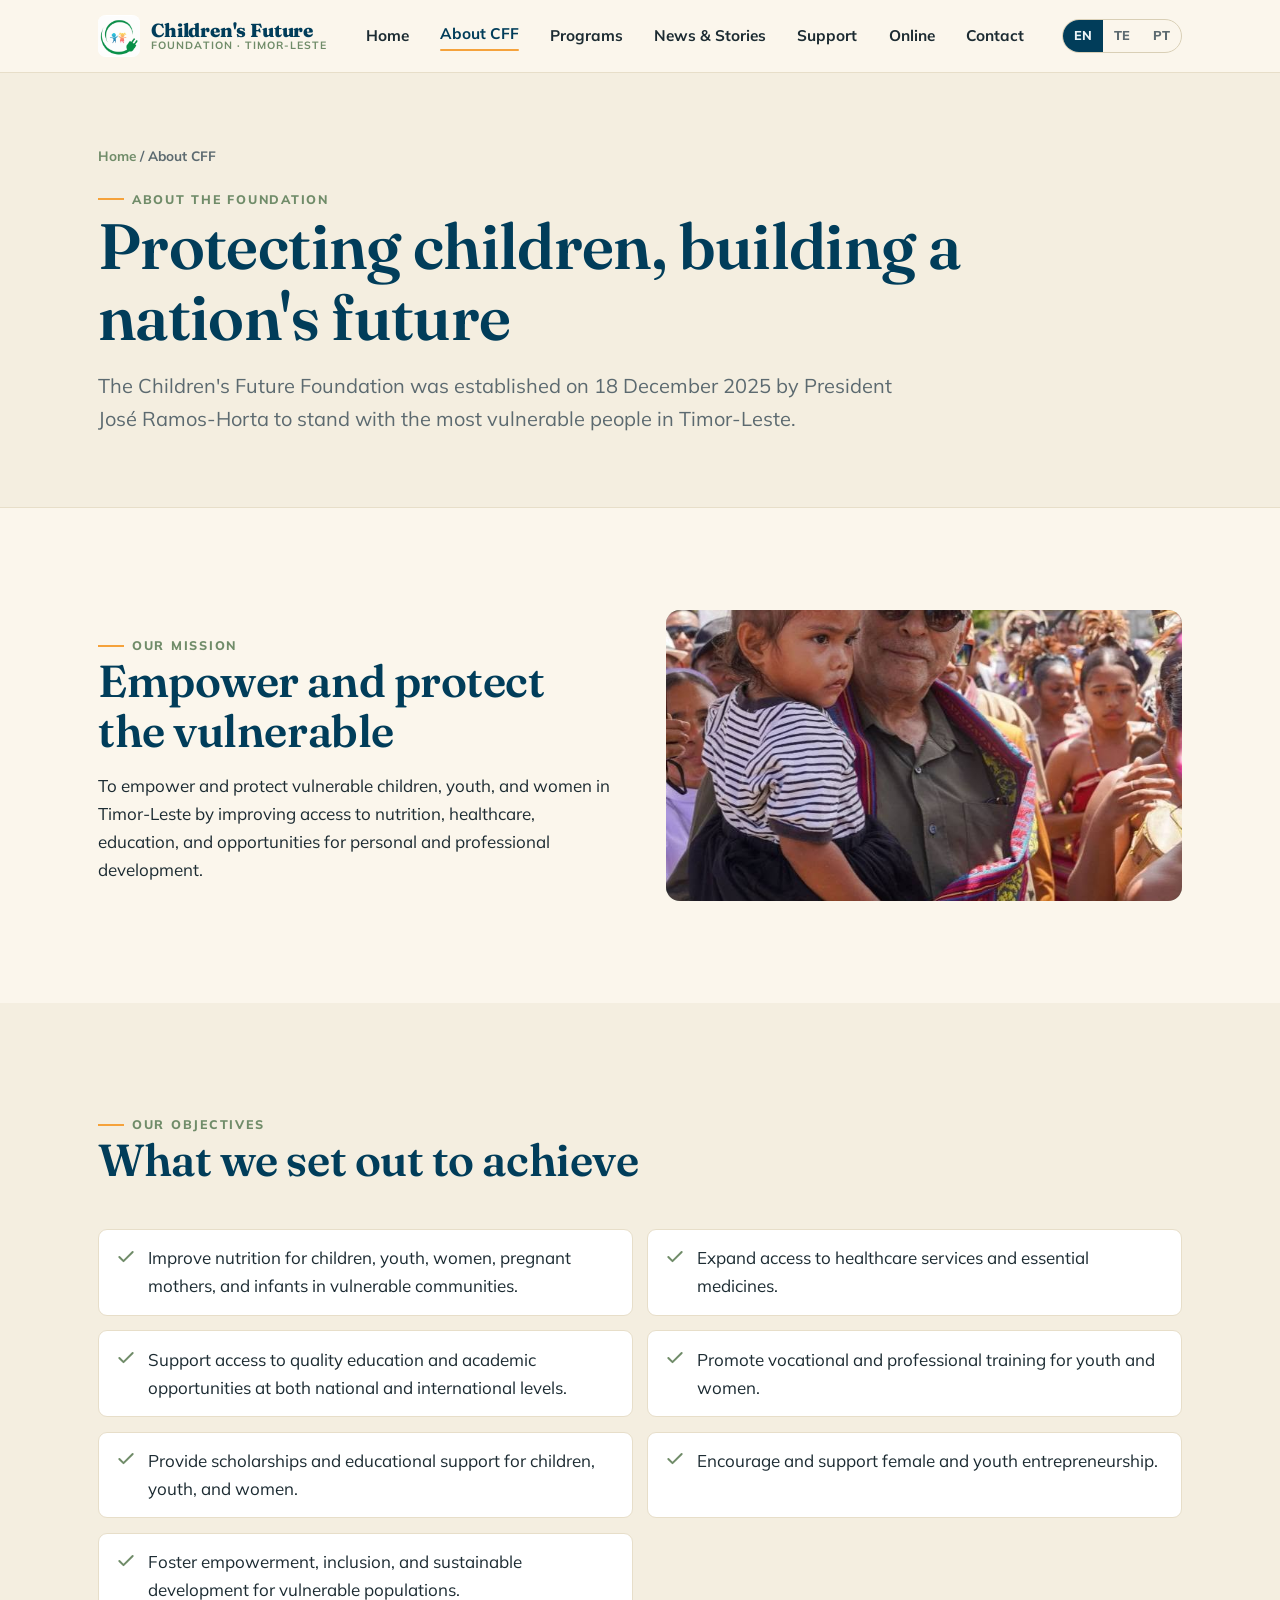
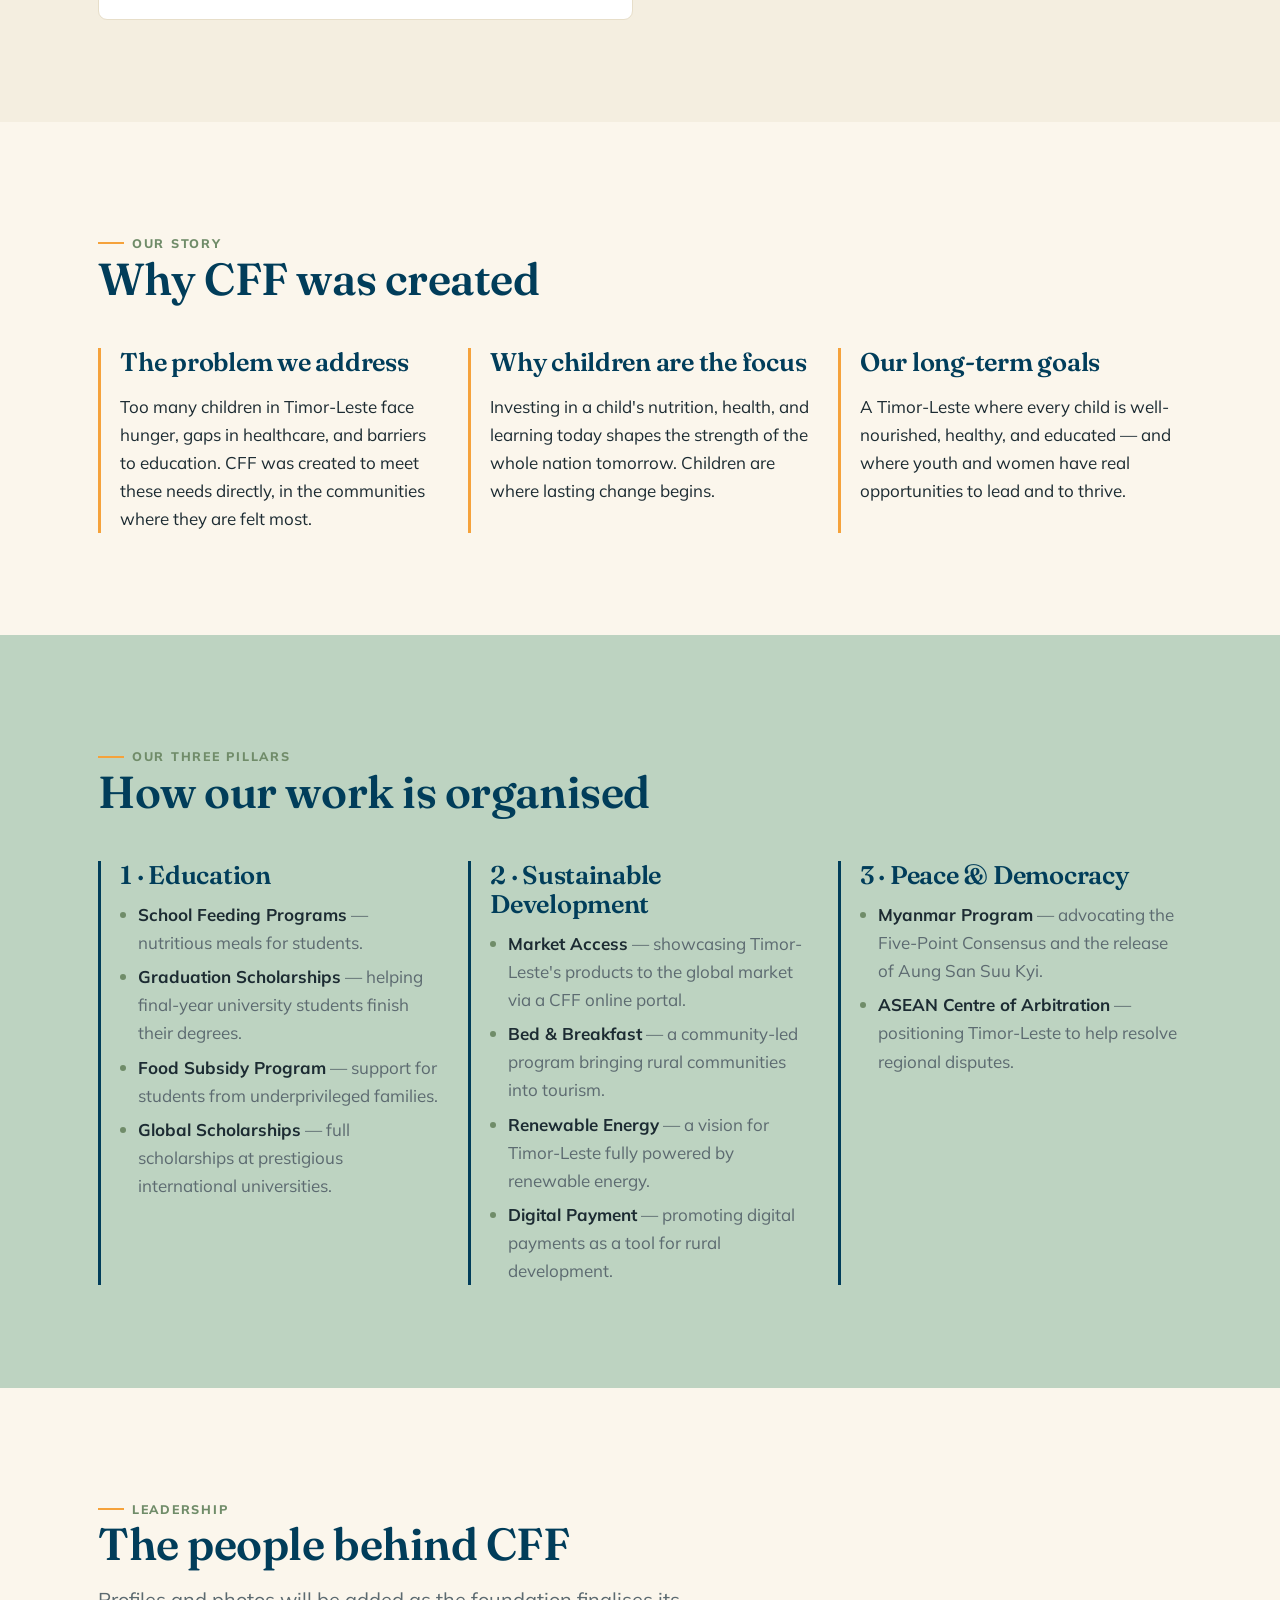
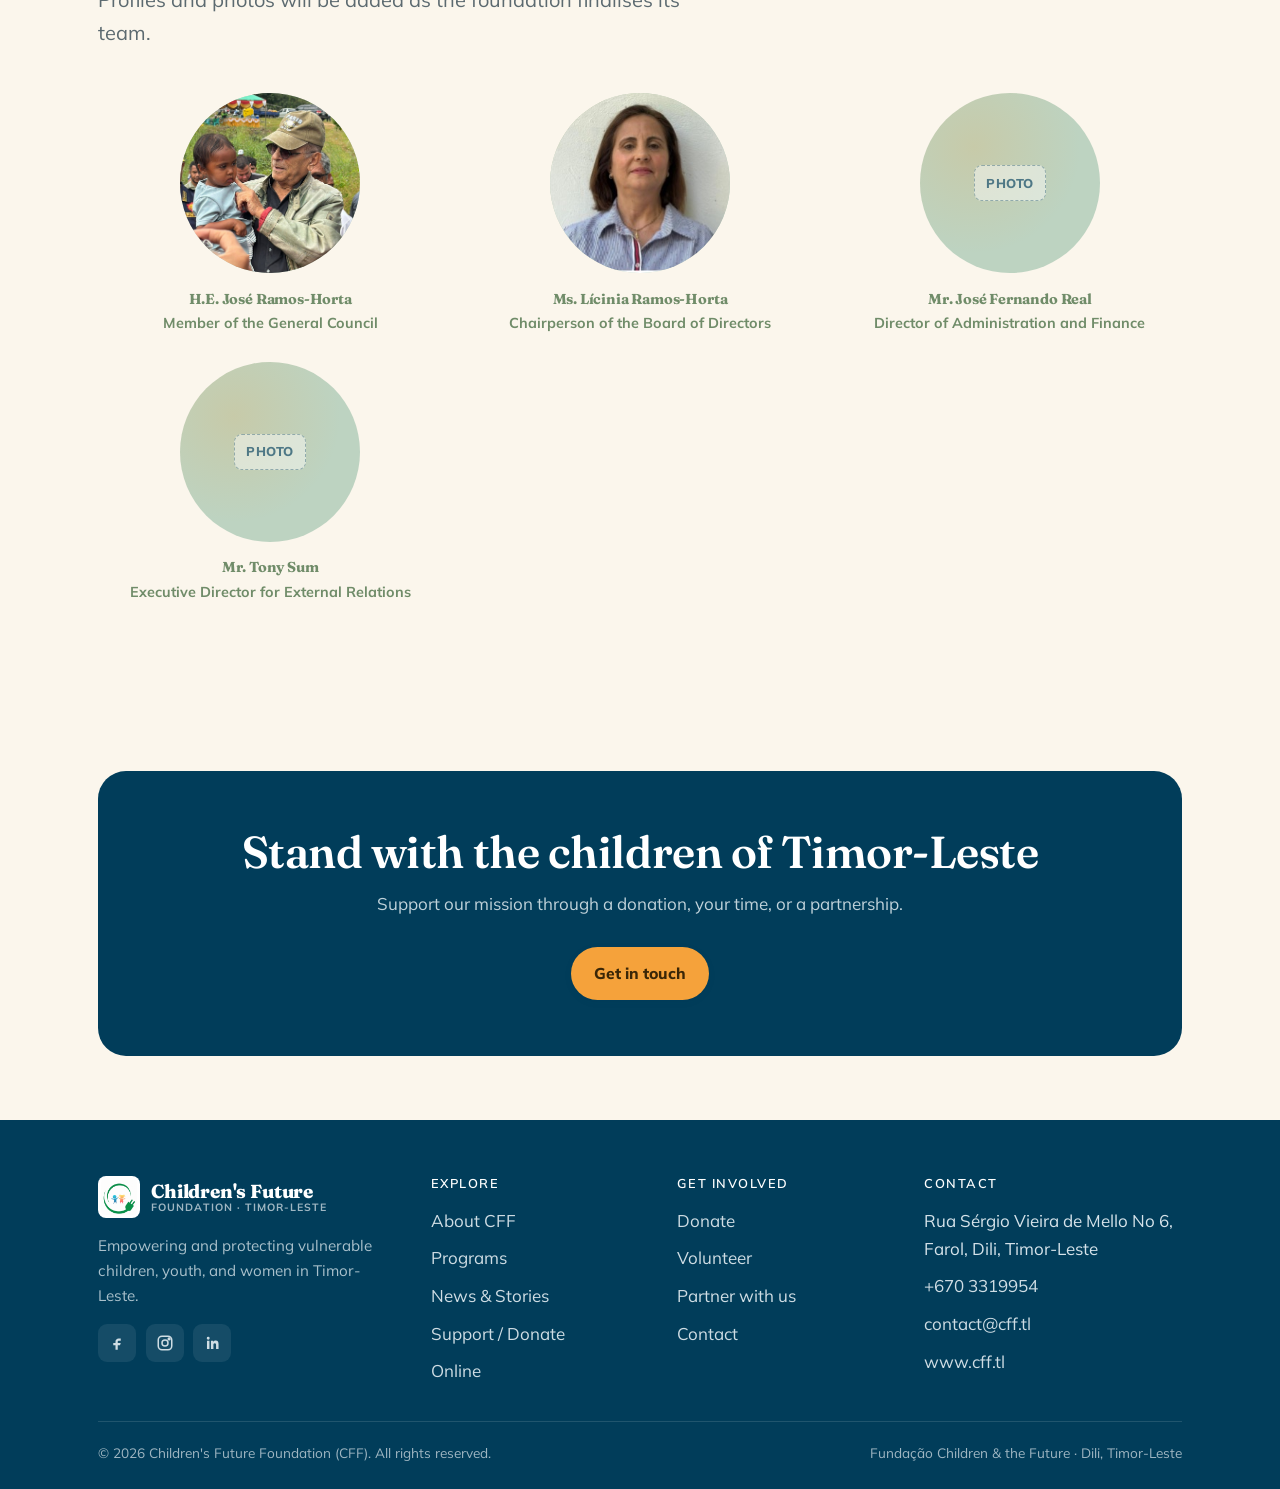
==== commit dc5923b9: "Update information about people behind cff" ====
--- a/about.html
+++ b/about.html
@@ -164,25 +164,26 @@
             <div class="ph" data-label="Photo">
               <img src="assets/img/PHOTOS/CFF%20(7).jpg" alt="H.E. José Ramos-Horta with a young child" loading="lazy" />
             </div>
-            <h4>H.E. José Ramos-Horta</h4>
-            <span><span data-lang-en>Founder · President of Timor-Leste</span><span data-lang-tt>Fundadór · Prezidente Timor-Leste</span><span data-lang-pt>Fundador · Presidente de Timor-Leste</span></span>
+            <h4><span data-lang-en>H.E. José Ramos-Horta</span><span data-lang-tt>S.E. José Ramos-Horta</span><span data-lang-pt>S.E. José Ramos-Horta</span></h4>
+            <span><span data-lang-en>Member of the General Council</span><span data-lang-tt>Membru Konsellu Jerál</span><span data-lang-pt>Membro do Conselho Geral</span></span>
+            <!-- <span><span data-lang-en>Founder · President of Timor-Leste</span><span data-lang-tt>Fundadór · Prezidente Timor-Leste</span><span data-lang-pt>Fundador · Presidente de Timor-Leste</span></span> -->
           </div>
           <div class="person reveal">
             <div class="ph" data-label="Photo">
               <img src="assets/img/PHOTOS/Picture1.jpg" alt="Licinia Ramos Horta, Managing Director of the Children's Future Foundation" loading="lazy" />
             </div>
-            <h4>Licinia Ramos Horta</h4>
-            <span><span data-lang-en>Managing Director</span><span data-lang-tt>Diretora Jerál</span><span data-lang-pt>Diretora-Geral</span></span>
+            <h4><span data-lang-en>Ms. Lícinia Ramos-Horta</span><span data-lang-tt>Sra. Lícinia Ramos-Horta</span><span data-lang-pt>Sra. Lícinia Ramos-Horta</span></h4>
+            <span><span data-lang-en>Chairperson of the Board of Directors</span><span data-lang-tt>Prezidente Konsellu Administrasaun</span><span data-lang-pt>Presidente do Conselho de Administração</span></span>
           </div>
           <div class="person reveal">
             <div class="ph" data-label="Photo" aria-hidden="true"></div>
-            <h4>Tony Sum</h4>
-            <span><span data-lang-en>Program Director</span><span data-lang-tt>Diretór Programa</span><span data-lang-pt>Diretor de Programas</span></span>
+            <h4><span data-lang-en>Mr. José Fernando Real</span><span data-lang-tt>Sr. José Fernando Real</span><span data-lang-pt>Sr. José Fernando Real</span></h4>
+            <span><span data-lang-en>Director of Administration and Finance</span><span data-lang-tt>Diretor Administrasaun no Finansas</span><span data-lang-pt>Diretor de Administração e Finanças</span></span>
           </div>
           <div class="person reveal">
             <div class="ph" data-label="Photo" aria-hidden="true"></div>
-            <h4><span data-lang-en>Board &amp; Executive Team</span><span data-lang-tt>Konsellu &amp; Ekipa Ezekutivu</span><span data-lang-pt>Conselho &amp; Equipa Executiva</span></h4>
-            <span><span data-lang-en>To be announced</span><span data-lang-tt>Sei anunsia</span><span data-lang-pt>A anunciar</span></span>
+            <h4><span data-lang-en>Mr. Tony Sum</span><span data-lang-tt>Sr. Tony Sum</span><span data-lang-pt>Sr. Tony Sum</span></h4>
+            <span><span data-lang-en>Executive Director for External Relations</span><span data-lang-tt>Diretor Ezekutivu ba Relasaun Externas</span><span data-lang-pt>Diretor Executivo para Relações Externas</span></span>
           </div>
         </div>
       </div>
